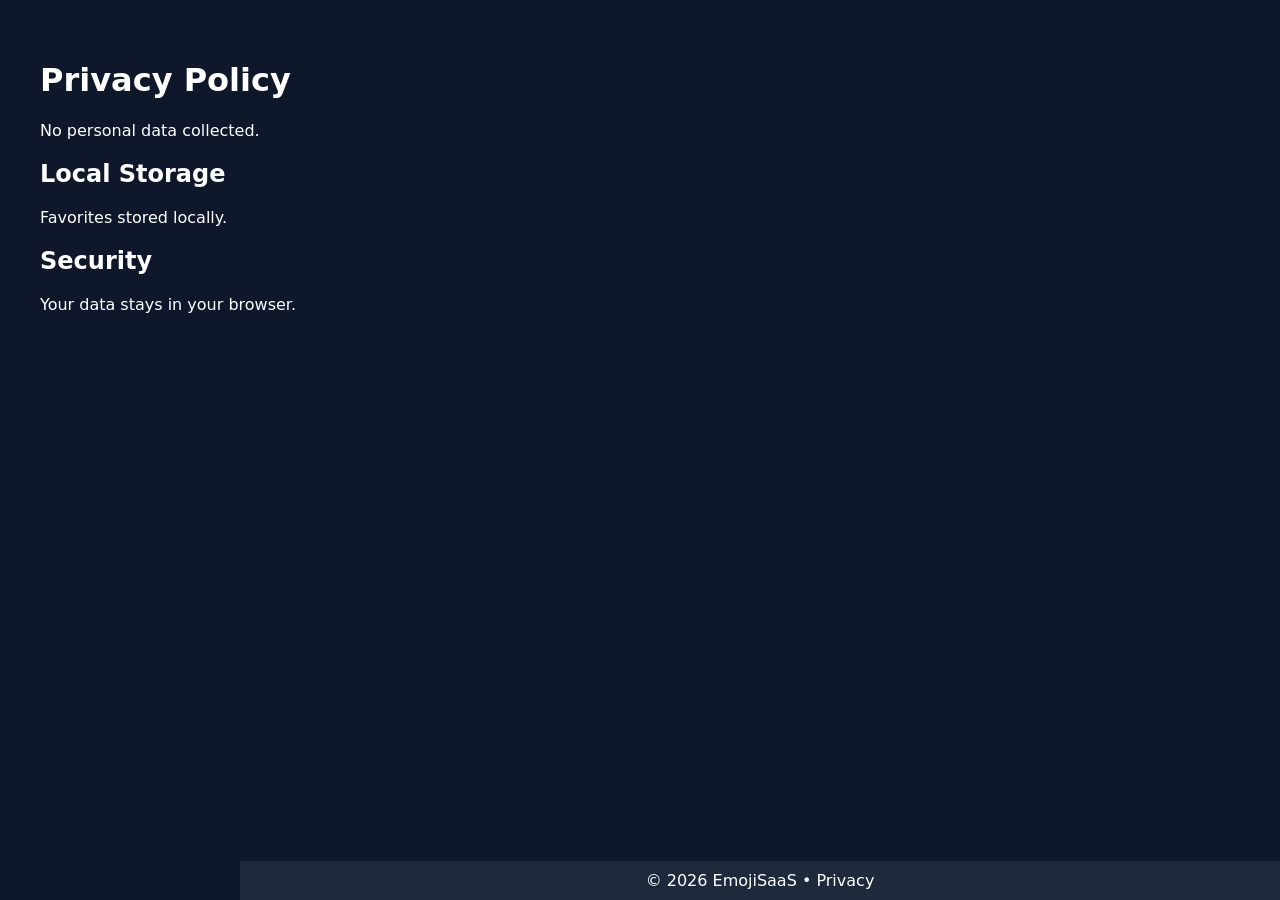
==== privacy.html @ 60774cb2 "Ultra Pro UI upgrade" ====
<!DOCTYPE html>
<html>
<head>
<title>Privacy</title>
<link rel="stylesheet" href="style.css">
</head>
<body>

<main style="margin-left:0;padding:40px;">
<h1>Privacy Policy</h1>

<p>No personal data collected.</p>

<h2>Local Storage</h2>
<p>Favorites stored locally.</p>

<h2>Security</h2>
<p>Your data stays in your browser.</p>

</main>

<footer>
© 2026 EmojiSaaS • Privacy
</footer>

</body>
</html>
---- style.css ----
:root {
  --bg:#0f172a;
  --card:#1e293b;
  --text:#fff;
}

.light {
  --bg:#f1f5f9;
  --card:#fff;
  --text:#000;
}

body {
  margin:0;
  font-family: system-ui;
  background: var(--bg);
  color: var(--text);
  display:flex;
  min-height:100vh;
}

/* SIDEBAR */
.sidebar {
  width:220px;
  background:var(--card);
  padding:20px;
  display:flex;
  flex-direction:column;
  gap:10px;
  position:fixed;
  height:100%;
}

.logo {
  font-size:30px;
}

.sidebar input,
.sidebar select {
  padding:10px;
  border-radius:10px;
  border:none;
}

.tabs button {
  width:100%;
  margin:5px 0;
  padding:10px;
  border:none;
  border-radius:10px;
  cursor:pointer;
}

/* MAIN */
main {
  margin-left:240px;
  flex:1;
  padding:20px;
}

#container {
  display:grid;
  grid-template-columns:repeat(auto-fill,minmax(120px,1fr));
  gap:15px;
}

.card {
  background:var(--card);
  padding:15px;
  text-align:center;
  border-radius:15px;
  cursor:pointer;
}

.card span {
  font-size:28px;
}

footer {
  position:fixed;
  bottom:0;
  left:240px;
  right:0;
  background:var(--card);
  text-align:center;
  padding:10px;
}

/* TOAST */
#toast {
  position:fixed;
  bottom:30px;
  left:50%;
  transform:translateX(-50%);
  background:#22c55e;
  color:#fff;
  padding:10px 20px;
  border-radius:20px;
  opacity:0;
  transition:0.3s;
}

#toast.show {
  opacity:1;
}

/* MOBILE */
@media(max-width:768px){
  .sidebar{
    position:relative;
    width:100%;
    height:auto;
    flex-direction:row;
    flex-wrap:wrap;
  }

  main{
    margin-left:0;
  }

  footer{
    left:0;
  }
}
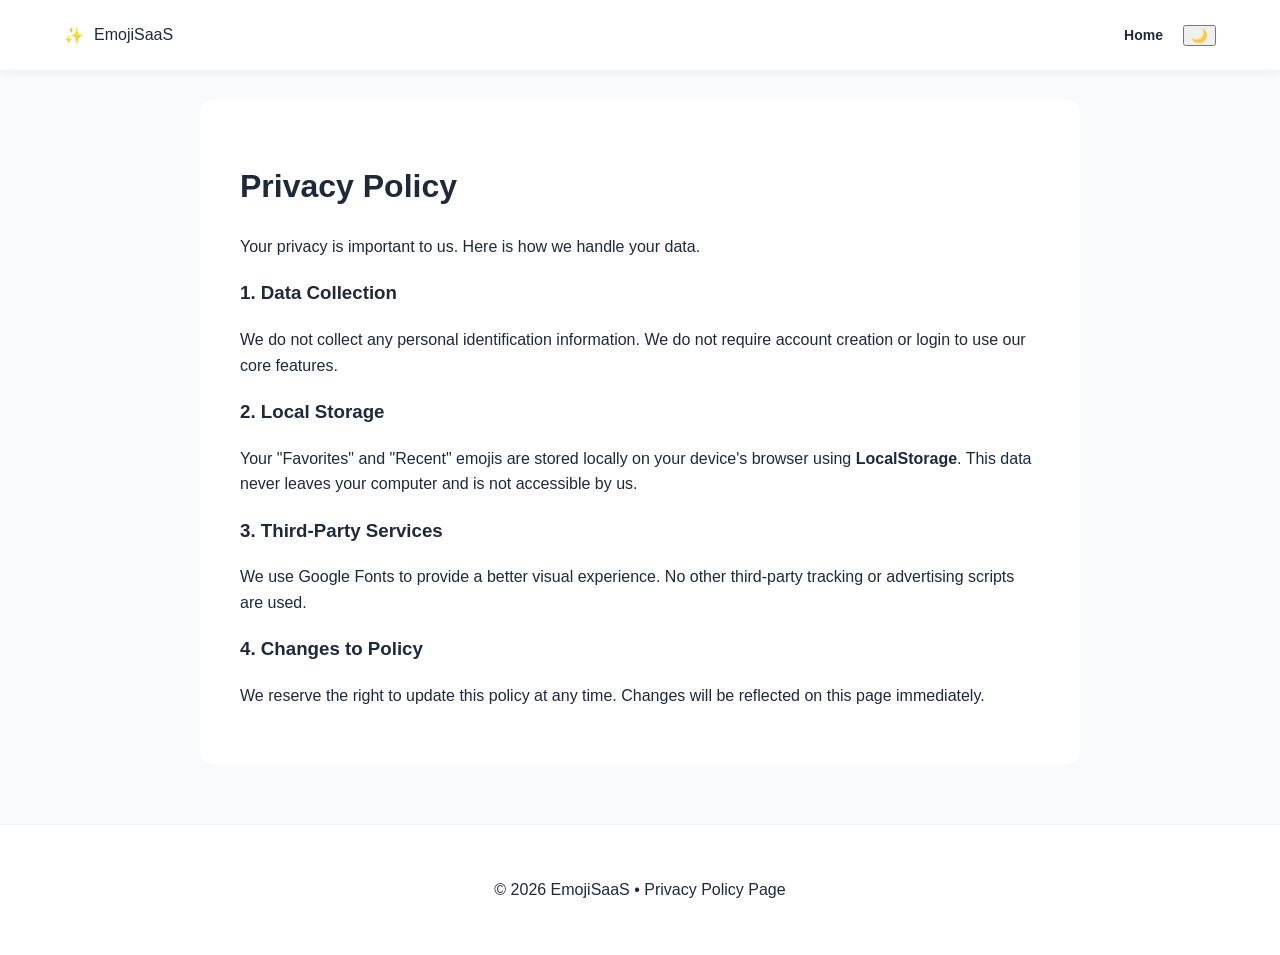
==== commit 43e5a5bd: "Ultra Pro UI upgrade" ====
--- a/privacy.html
+++ b/privacy.html
@@ -1,27 +1,53 @@
 <!DOCTYPE html>
-<html>
+<html lang="en">
 <head>
-<title>Privacy</title>
-<link rel="stylesheet" href="style.css">
+  <meta charset="UTF-8">
+  <meta name="viewport" content="width=device-width, initial-scale=1.0">
+  <title>Privacy Policy - EmojiSaaS</title>
+  <link rel="stylesheet" href="style.css">
 </head>
 <body>
 
-<main style="margin-left:0;padding:40px;">
-<h1>Privacy Policy</h1>
+<nav class="navbar">
+  <div class="nav-left">
+    <a href="index.html" style="text-decoration:none; display:flex; align-items:center; gap:10px; color:inherit;">
+      <span class="logo">✨</span>
+      <span class="title">EmojiSaaS</span>
+    </a>
+  </div>
+  <div class="nav-right">
+    <a href="index.html" class="nav-link">Home</a>
+    <button id="themeToggle">🌙</button>
+  </div>
+</nav>
 
-<p>No personal data collected.</p>
-
-<h2>Local Storage</h2>
-<p>Favorites stored locally.</p>
-
-<h2>Security</h2>
-<p>Your data stays in your browser.</p>
-
-</main>
+<div class="main-wrapper">
+  <div class="static-page">
+    <h1>Privacy Policy</h1>
+    <p>Your privacy is important to us. Here is how we handle your data.</p>
+    
+    <h3>1. Data Collection</h3>
+    <p>We do not collect any personal identification information. We do not require account creation or login to use our core features.</p>
+    
+    <h3>2. Local Storage</h3>
+    <p>Your "Favorites" and "Recent" emojis are stored locally on your device's browser using <strong>LocalStorage</strong>. This data never leaves your computer and is not accessible by us.</p>
+    
+    <h3>3. Third-Party Services</h3>
+    <p>We use Google Fonts to provide a better visual experience. No other third-party tracking or advertising scripts are used.</p>
+    
+    <h3>4. Changes to Policy</h3>
+    <p>We reserve the right to update this policy at any time. Changes will be reflected on this page immediately.</p>
+  </div>
+</div>
 
 <footer>
-© 2026 EmojiSaaS • Privacy
+  <p>© 2026 EmojiSaaS • Privacy Policy Page</p>
 </footer>
 
+<script>
+  document.getElementById("themeToggle").onclick = () => {
+    document.body.classList.toggle("dark");
+  };
+</script>
 </body>
 </html>
--- a/style.css
+++ b/style.css
@@ -1,124 +1,193 @@
 :root {
-  --bg:#0f172a;
-  --card:#1e293b;
-  --text:#fff;
+  --bg: #f8fafc;
+  --card: #ffffff;
+  --text: #1e293b;
+  --primary: #6366f1;
+  --nav-bg: #ffffff;
 }
 
-.light {
-  --bg:#f1f5f9;
-  --card:#fff;
-  --text:#000;
+body.dark {
+  --bg: #0f172a;
+  --card: #1e293b;
+  --text: #f1f5f9;
+  --nav-bg: #1e293b;
 }
 
 body {
-  margin:0;
-  font-family: system-ui;
+  margin: 0;
+  font-family: 'Inter', sans-serif;
   background: var(--bg);
   color: var(--text);
-  display:flex;
-  min-height:100vh;
+  display: flex;
+  flex-direction: column;
+  min-height: 100vh; /* Footer ko nichy rkhne k lye */
 }
 
-/* SIDEBAR */
-.sidebar {
-  width:220px;
-  background:var(--card);
-  padding:20px;
-  display:flex;
-  flex-direction:column;
-  gap:10px;
-  position:fixed;
-  height:100%;
+/* NAVBAR - Horizontal & Responsive */
+.navbar {
+  position: fixed;
+  top: 0;
+  width: 100%;
+  height: 70px;
+  background: var(--nav-bg);
+  display: flex;
+  align-items: center;
+  justify-content: space-between;
+  padding: 0 5%;
+  box-shadow: 0 2px 10px rgba(0,0,0,0.05);
+  z-index: 1000;
+  box-sizing: border-box;
 }
 
-.logo {
-  font-size:30px;
+.nav-left {
+  display: flex;
+  align-items: center;
+  gap: 10px;
+  min-width: fit-content;
 }
 
-.sidebar input,
-.sidebar select {
-  padding:10px;
-  border-radius:10px;
-  border:none;
+.nav-center {
+  display: flex;
+  align-items: center;
+  gap: 15px;
+  flex: 1;
+  justify-content: center;
 }
 
-.tabs button {
-  width:100%;
-  margin:5px 0;
-  padding:10px;
-  border:none;
-  border-radius:10px;
-  cursor:pointer;
+.nav-right {
+  display: flex;
+  align-items: center;
+  gap: 20px;
+  min-width: fit-content;
 }
 
-/* MAIN */
-main {
-  margin-left:240px;
-  flex:1;
-  padding:20px;
+.nav-link {
+  text-decoration: none;
+  color: var(--text);
+  font-weight: 600;
+  font-size: 14px;
 }
 
-#container {
-  display:grid;
-  grid-template-columns:repeat(auto-fill,minmax(120px,1fr));
-  gap:15px;
+input#search {
+  padding: 10px 15px;
+  border-radius: 25px;
+  border: 1px solid #ddd;
+  width: 100%;
+  max-width: 300px;
+  outline: none;
 }
 
-.card {
-  background:var(--card);
-  padding:15px;
-  text-align:center;
-  border-radius:15px;
-  cursor:pointer;
+/* WRAPPER FOR PUSHING FOOTER */
+.main-wrapper {
+  flex: 1;
+  margin-top: 80px;
+  padding: 20px;
 }
 
-.card span {
-  font-size:28px;
+/* STATIC PAGES */
+.static-page {
+  max-width: 800px;
+  margin: 0 auto;
+  line-height: 1.6;
+  background: var(--card);
+  padding: 40px;
+  border-radius: 15px;
 }
 
-footer {
-  position:fixed;
-  bottom:0;
-  left:240px;
-  right:0;
-  background:var(--card);
-  text-align:center;
-  padding:10px;
+/* DROPDOWN */
+.dropdown { position: relative; }
+.dropdown button {
+  padding: 8px 15px;
+  border-radius: 20px;
+  border: none;
+  background: var(--primary);
+  color: white;
+  cursor: pointer;
+}
+.menu {
+  position: absolute;
+  top: 45px;
+  right: 0;
+  background: var(--card);
+  border-radius: 10px;
+  display: none;
+  box-shadow: 0 10px 20px rgba(0,0,0,0.1);
+  width: 150px;
+  z-index: 100;
+}
+.menu div { padding: 10px; cursor: pointer; }
+.menu div:hover { background: var(--primary); color: white; }
+
+/* TABS */
+.tabs {
+  display: flex;
+  justify-content: center;
+  gap: 10px;
+  margin-bottom: 20px;
+}
+.tab {
+  padding: 10px 20px;
+  border-radius: 25px;
+  border: 1px solid #ddd;
+  background: var(--card);
+  color: var(--text);
+  cursor: pointer;
+}
+.tab.active { background: var(--primary); color: white; border-color: var(--primary); }
+
+/* GRID */
+#container {
+  display: grid;
+  grid-template-columns: repeat(auto-fill, minmax(120px, 1fr));
+  gap: 20px;
+  max-width: 1200px;
+  margin: 0 auto;
 }
 
-/* TOAST */
-#toast {
-  position:fixed;
-  bottom:30px;
-  left:50%;
-  transform:translateX(-50%);
-  background:#22c55e;
-  color:#fff;
-  padding:10px 20px;
-  border-radius:20px;
-  opacity:0;
-  transition:0.3s;
+/* CARD */
+.card {
+  background: var(--card);
+  padding: 20px;
+  border-radius: 15px;
+  text-align: center;
+  cursor: pointer;
+  transition: 0.3s;
+  border: 1px solid transparent;
+}
+.card:hover { transform: translateY(-5px); border-color: var(--primary); }
+.card span { font-size: 40px; display: block; margin-bottom: 10px; }
+.card p { font-size: 13px; margin: 0; color: var(--text); opacity: 0.8; }
+
+/* FOOTER - NOT STICKY */
+footer {
+  text-align: center;
+  padding: 40px 20px;
+  background: var(--card);
+  border-top: 1px solid rgba(0,0,0,0.05);
+  margin-top: 40px;
+}
+.footer-links a { color: var(--primary); text-decoration: none; font-size: 13px; }
+
+/* MOBILE RESPONSIVE */
+@media (max-width: 768px) {
+  .navbar { flex-direction: row; height: auto; padding: 15px; flex-wrap: wrap; }
+  .nav-center { order: 3; width: 100%; margin-top: 15px; }
+  .nav-link { display: none; } /* Hide text links on mobile to save space */
+  .main-wrapper { margin-top: 140px; }
+  #container { grid-template-columns: repeat(auto-fill, minmax(100px, 1fr)); }
 }
 
-#toast.show {
-  opacity:1;
+#toast {
+  position: fixed;
+  bottom: 30px;
+  left: 50%;
+  transform: translateX(-50%);
+  background: #333;
+  color: white;
+  padding: 12px 30px;
+  border-radius: 30px;
+  opacity: 0;
+  transition: 0.3s;
+  z-index: 2000;
 }
-
-/* MOBILE */
-@media(max-width:768px){
-  .sidebar{
-    position:relative;
-    width:100%;
-    height:auto;
-    flex-direction:row;
-    flex-wrap:wrap;
-  }
-
-  main{
-    margin-left:0;
-  }
-
-  footer{
-    left:0;
-  }
-}+#toast.show { opacity: 1; }
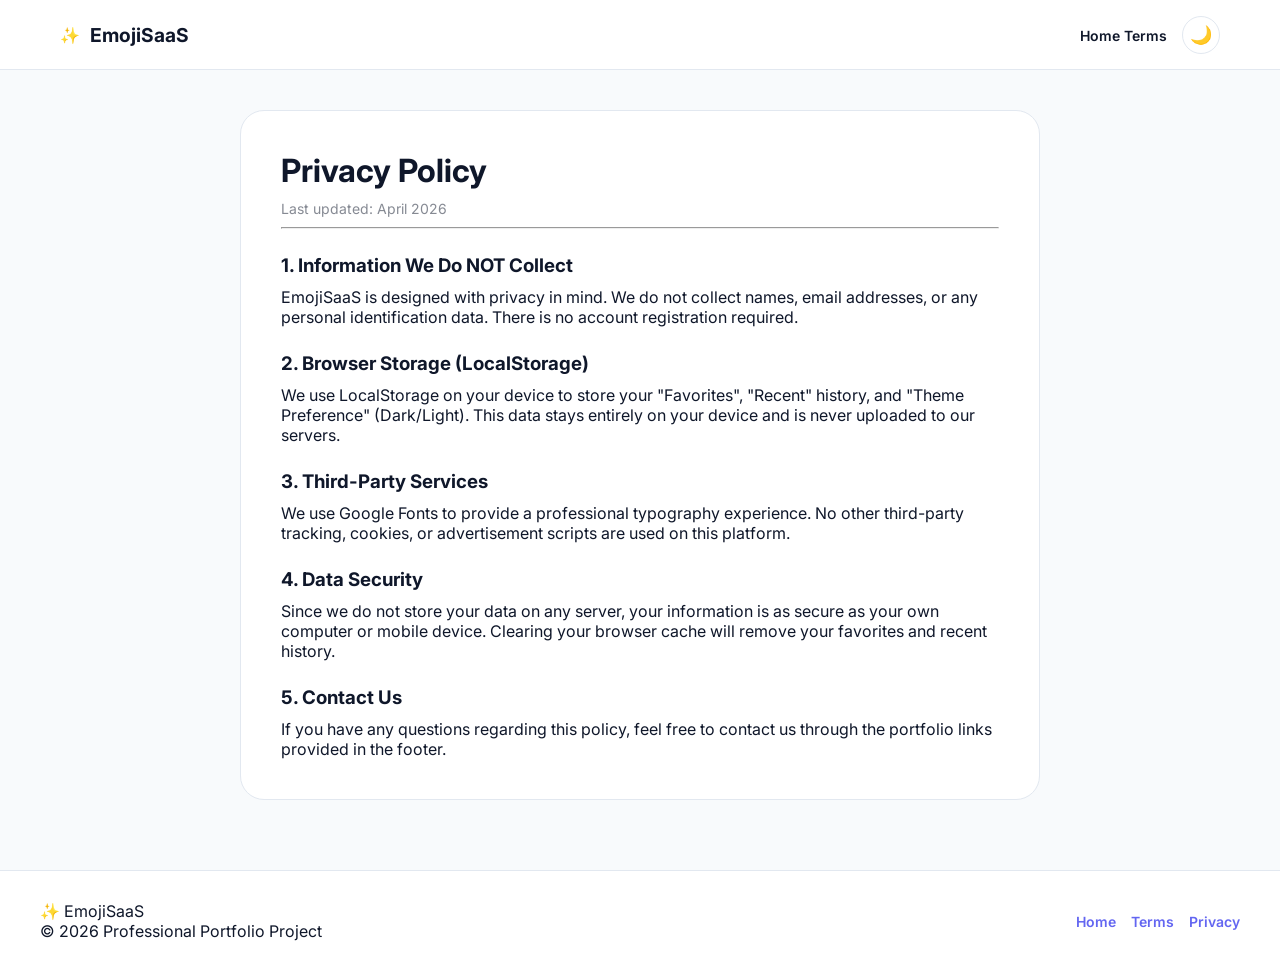
==== commit ff8e5db1: "Ultra Pro UI upgrade" ====
--- a/privacy.html
+++ b/privacy.html
@@ -4,50 +4,67 @@
   <meta charset="UTF-8">
   <meta name="viewport" content="width=device-width, initial-scale=1.0">
   <title>Privacy Policy - EmojiSaaS</title>
+  <link href="https://fonts.googleapis.com/css2?family=Inter:wght@300;400;600;700&display=swap" rel="stylesheet">
   <link rel="stylesheet" href="style.css">
 </head>
 <body>
 
 <nav class="navbar">
-  <div class="nav-left">
-    <a href="index.html" style="text-decoration:none; display:flex; align-items:center; gap:10px; color:inherit;">
-      <span class="logo">✨</span>
-      <span class="title">EmojiSaaS</span>
-    </a>
-  </div>
-  <div class="nav-right">
-    <a href="index.html" class="nav-link">Home</a>
-    <button id="themeToggle">🌙</button>
+  <div class="nav-container">
+    <div class="nav-left">
+      <div class="logo-group" onclick="location.href='index.html'">
+        <span class="logo">✨</span>
+        <span class="title">EmojiSaaS</span>
+      </div>
+    </div>
+    <div class="nav-right">
+      <div class="nav-links-desktop">
+        <a href="index.html" class="nav-link">Home</a>
+        <a href="terms.html" class="nav-link">Terms</a>
+      </div>
+      <button id="themeToggle" class="theme-btn">🌙</button>
+    </div>
   </div>
 </nav>
 
-<div class="main-wrapper">
-  <div class="static-page">
+<div class="content-wrapper">
+  <div class="legal-box">
     <h1>Privacy Policy</h1>
-    <p>Your privacy is important to us. Here is how we handle your data.</p>
-    
-    <h3>1. Data Collection</h3>
-    <p>We do not collect any personal identification information. We do not require account creation or login to use our core features.</p>
-    
-    <h3>2. Local Storage</h3>
-    <p>Your "Favorites" and "Recent" emojis are stored locally on your device's browser using <strong>LocalStorage</strong>. This data never leaves your computer and is not accessible by us.</p>
-    
-    <h3>3. Third-Party Services</h3>
-    <p>We use Google Fonts to provide a better visual experience. No other third-party tracking or advertising scripts are used.</p>
-    
-    <h3>4. Changes to Policy</h3>
-    <p>We reserve the right to update this policy at any time. Changes will be reflected on this page immediately.</p>
+    <p class="subtitle">Last updated: April 2026</p>
+    <hr>
+    <div class="legal-content">
+      <h3>1. Information We Do NOT Collect</h3>
+      <p>EmojiSaaS is designed with privacy in mind. We do not collect names, email addresses, or any personal identification data. There is no account registration required.</p>
+
+      <h3>2. Browser Storage (LocalStorage)</h3>
+      <p>We use LocalStorage on your device to store your "Favorites", "Recent" history, and "Theme Preference" (Dark/Light). This data stays entirely on your device and is never uploaded to our servers.</p>
+
+      <h3>3. Third-Party Services</h3>
+      <p>We use Google Fonts to provide a professional typography experience. No other third-party tracking, cookies, or advertisement scripts are used on this platform.</p>
+
+      <h3>4. Data Security</h3>
+      <p>Since we do not store your data on any server, your information is as secure as your own computer or mobile device. Clearing your browser cache will remove your favorites and recent history.</p>
+
+      <h3>5. Contact Us</h3>
+      <p>If you have any questions regarding this policy, feel free to contact us through the portfolio links provided in the footer.</p>
+    </div>
   </div>
 </div>
 
 <footer>
-  <p>© 2026 EmojiSaaS • Privacy Policy Page</p>
+  <div class="footer-container">
+    <div class="footer-info">
+      <span class="footer-logo">✨ EmojiSaaS</span>
+      <p>© 2026 Professional Portfolio Project</p>
+    </div>
+    <div class="footer-nav">
+      <a href="index.html">Home</a>
+      <a href="terms.html">Terms</a>
+      <a href="privacy.html">Privacy</a>
+    </div>
+  </div>
 </footer>
 
-<script>
-  document.getElementById("themeToggle").onclick = () => {
-    document.body.classList.toggle("dark");
-  };
-</script>
+<script src="script.js"></script>
 </body>
 </html>
--- a/style.css
+++ b/style.css
@@ -1,193 +1,73 @@
 :root {
-  --bg: #f8fafc;
-  --card: #ffffff;
-  --text: #1e293b;
-  --primary: #6366f1;
-  --nav-bg: #ffffff;
+  --bg: #f8fafc; --card: #ffffff; --text: #0f172a;
+  --primary: #6366f1; --border: #e2e8f0; --nav-h: 70px;
+}
+body.dark {
+  --bg: #0b0f1a; --card: #161b2a; --text: #f1f5f9; --border: #2d3748;
 }
 
-body.dark {
-  --bg: #0f172a;
-  --card: #1e293b;
-  --text: #f1f5f9;
-  --nav-bg: #1e293b;
+* { box-sizing: border-box; margin: 0; padding: 0; transition: all 0.2s ease-in-out; }
+body { font-family: 'Inter', sans-serif; background: var(--bg); color: var(--text); min-height: 100vh; display: flex; flex-direction: column; }
+
+/* NAVBAR */
+.navbar {
+  position: fixed; top: 0; width: 100%; height: var(--nav-h);
+  background: var(--card); border-bottom: 1px solid var(--border);
+  z-index: 1000; display: flex; align-items: center;
 }
+.nav-container { width: 100%; max-width: 1200px; margin: 0 auto; display: flex; justify-content: space-between; align-items: center; padding: 0 20px; }
+.logo-group { display: flex; align-items: center; gap: 10px; cursor: pointer; }
+.title { font-weight: 700; font-size: 1.2rem; }
 
-body {
-  margin: 0;
-  font-family: 'Inter', sans-serif;
-  background: var(--bg);
-  color: var(--text);
-  display: flex;
-  flex-direction: column;
-  min-height: 100vh; /* Footer ko nichy rkhne k lye */
-}
+.search-wrapper { display: flex; background: var(--bg); border: 1px solid var(--border); border-radius: 30px; padding: 4px; width: 100%; max-width: 450px; }
+#search { border: none; background: transparent; color: var(--text); padding: 8px 15px; flex: 1; outline: none; }
 
-/* NAVBAR - Horizontal & Responsive */
-.navbar {
-  position: fixed;
-  top: 0;
-  width: 100%;
-  height: 70px;
-  background: var(--nav-bg);
-  display: flex;
-  align-items: center;
-  justify-content: space-between;
-  padding: 0 5%;
-  box-shadow: 0 2px 10px rgba(0,0,0,0.05);
-  z-index: 1000;
-  box-sizing: border-box;
-}
+.nav-right { display: flex; align-items: center; gap: 15px; }
+.nav-link { text-decoration: none; color: var(--text); font-weight: 600; font-size: 14px; }
+.theme-btn { border: 1px solid var(--border); background: var(--card); width: 38px; height: 38px; border-radius: 50%; cursor: pointer; font-size: 18px; }
 
-.nav-left {
-  display: flex;
-  align-items: center;
-  gap: 10px;
-  min-width: fit-content;
-}
+/* LAYOUT */
+.content-wrapper { flex: 1; margin-top: calc(var(--nav-h) + 20px); padding: 20px; }
+.hero-section { text-align: center; margin-bottom: 30px; }
+.tabs-container { display: flex; justify-content: center; gap: 10px; margin-bottom: 30px; }
+.tab { padding: 10px 20px; border-radius: 20px; border: 1px solid var(--border); background: var(--card); color: var(--text); cursor: pointer; font-weight: 600; }
+.tab.active { background: var(--primary); color: white; border-color: var(--primary); }
 
-.nav-center {
-  display: flex;
-  align-items: center;
-  gap: 15px;
-  flex: 1;
-  justify-content: center;
-}
+/* GRID & CARDS */
+.emoji-grid { display: grid; grid-template-columns: repeat(auto-fill, minmax(115px, 1fr)); gap: 15px; max-width: 1100px; margin: 0 auto; }
+.card { background: var(--card); border: 1px solid var(--border); border-radius: 16px; padding: 20px; text-align: center; cursor: pointer; box-shadow: 0 4px 6px -1px rgba(0,0,0,0.05); }
+.card:hover { transform: translateY(-5px); border-color: var(--primary); }
+.card span { font-size: 38px; display: block; margin-bottom: 8px; }
+.card p { font-size: 11px; opacity: 0.7; font-weight: 500; }
 
-.nav-right {
-  display: flex;
-  align-items: center;
-  gap: 20px;
-  min-width: fit-content;
-}
+/* LEGAL BOX */
+.legal-box { max-width: 800px; margin: 0 auto; background: var(--card); padding: 40px; border-radius: 24px; border: 1px solid var(--border); }
+.subtitle { opacity: 0.5; margin: 10px 0; font-size: 14px; }
+.legal-content h3 { margin: 25px 0 10px; }
 
-.nav-link {
-  text-decoration: none;
-  color: var(--text);
-  font-weight: 600;
-  font-size: 14px;
-}
-
-input#search {
-  padding: 10px 15px;
-  border-radius: 25px;
-  border: 1px solid #ddd;
-  width: 100%;
-  max-width: 300px;
-  outline: none;
-}
-
-/* WRAPPER FOR PUSHING FOOTER */
-.main-wrapper {
-  flex: 1;
-  margin-top: 80px;
-  padding: 20px;
-}
-
-/* STATIC PAGES */
-.static-page {
-  max-width: 800px;
-  margin: 0 auto;
-  line-height: 1.6;
-  background: var(--card);
-  padding: 40px;
-  border-radius: 15px;
-}
+/* FOOTER */
+footer { background: var(--card); border-top: 1px solid var(--border); padding: 30px 20px; margin-top: 50px; }
+.footer-container { max-width: 1200px; margin: 0 auto; display: flex; justify-content: space-between; align-items: center; flex-wrap: wrap; gap: 20px; }
+.footer-nav { display: flex; gap: 15px; }
+.footer-nav a { text-decoration: none; color: var(--primary); font-size: 14px; font-weight: 600; }
 
 /* DROPDOWN */
 .dropdown { position: relative; }
-.dropdown button {
-  padding: 8px 15px;
-  border-radius: 20px;
-  border: none;
-  background: var(--primary);
-  color: white;
-  cursor: pointer;
-}
-.menu {
-  position: absolute;
-  top: 45px;
-  right: 0;
-  background: var(--card);
-  border-radius: 10px;
-  display: none;
-  box-shadow: 0 10px 20px rgba(0,0,0,0.1);
-  width: 150px;
-  z-index: 100;
-}
-.menu div { padding: 10px; cursor: pointer; }
+#dropBtn { background: var(--primary); color: white; border: none; padding: 6px 12px; border-radius: 15px; cursor: pointer; font-size: 12px; }
+.menu { position: absolute; top: 40px; right: 0; background: var(--card); border: 1px solid var(--border); border-radius: 12px; display: none; width: 150px; z-index: 10; overflow: hidden; }
+.menu div { padding: 10px 15px; font-size: 13px; cursor: pointer; }
 .menu div:hover { background: var(--primary); color: white; }
 
-/* TABS */
-.tabs {
-  display: flex;
-  justify-content: center;
-  gap: 10px;
-  margin-bottom: 20px;
-}
-.tab {
-  padding: 10px 20px;
-  border-radius: 25px;
-  border: 1px solid #ddd;
-  background: var(--card);
-  color: var(--text);
-  cursor: pointer;
-}
-.tab.active { background: var(--primary); color: white; border-color: var(--primary); }
-
-/* GRID */
-#container {
-  display: grid;
-  grid-template-columns: repeat(auto-fill, minmax(120px, 1fr));
-  gap: 20px;
-  max-width: 1200px;
-  margin: 0 auto;
+/* MOBILE RESPONSIVE */
+@media (max-width: 600px) {
+  .nav-links-desktop { display: none; } /* Hide from navbar on mobile */
+  .nav-container { padding: 0 15px; }
+  .title { font-size: 1rem; }
+  .search-wrapper { max-width: 180px; }
+  #search { padding: 6px 10px; font-size: 12px; }
+  .footer-container { flex-direction: column; text-align: center; }
+  .emoji-grid { grid-template-columns: repeat(auto-fill, minmax(95px, 1fr)); gap: 10px; }
 }
 
-/* CARD */
-.card {
-  background: var(--card);
-  padding: 20px;
-  border-radius: 15px;
-  text-align: center;
-  cursor: pointer;
-  transition: 0.3s;
-  border: 1px solid transparent;
-}
-.card:hover { transform: translateY(-5px); border-color: var(--primary); }
-.card span { font-size: 40px; display: block; margin-bottom: 10px; }
-.card p { font-size: 13px; margin: 0; color: var(--text); opacity: 0.8; }
-
-/* FOOTER - NOT STICKY */
-footer {
-  text-align: center;
-  padding: 40px 20px;
-  background: var(--card);
-  border-top: 1px solid rgba(0,0,0,0.05);
-  margin-top: 40px;
-}
-.footer-links a { color: var(--primary); text-decoration: none; font-size: 13px; }
-
-/* MOBILE RESPONSIVE */
-@media (max-width: 768px) {
-  .navbar { flex-direction: row; height: auto; padding: 15px; flex-wrap: wrap; }
-  .nav-center { order: 3; width: 100%; margin-top: 15px; }
-  .nav-link { display: none; } /* Hide text links on mobile to save space */
-  .main-wrapper { margin-top: 140px; }
-  #container { grid-template-columns: repeat(auto-fill, minmax(100px, 1fr)); }
-}
-
-#toast {
-  position: fixed;
-  bottom: 30px;
-  left: 50%;
-  transform: translateX(-50%);
-  background: #333;
-  color: white;
-  padding: 12px 30px;
-  border-radius: 30px;
-  opacity: 0;
-  transition: 0.3s;
-  z-index: 2000;
-}
-#toast.show { opacity: 1; }+#toast { position: fixed; bottom: 30px; left: 50%; transform: translateX(-50%); background: #1e293b; color: white; padding: 12px 25px; border-radius: 30px; opacity: 0; visibility: hidden; z-index: 2000; }
+#toast.show { opacity: 1; visibility: visible; }
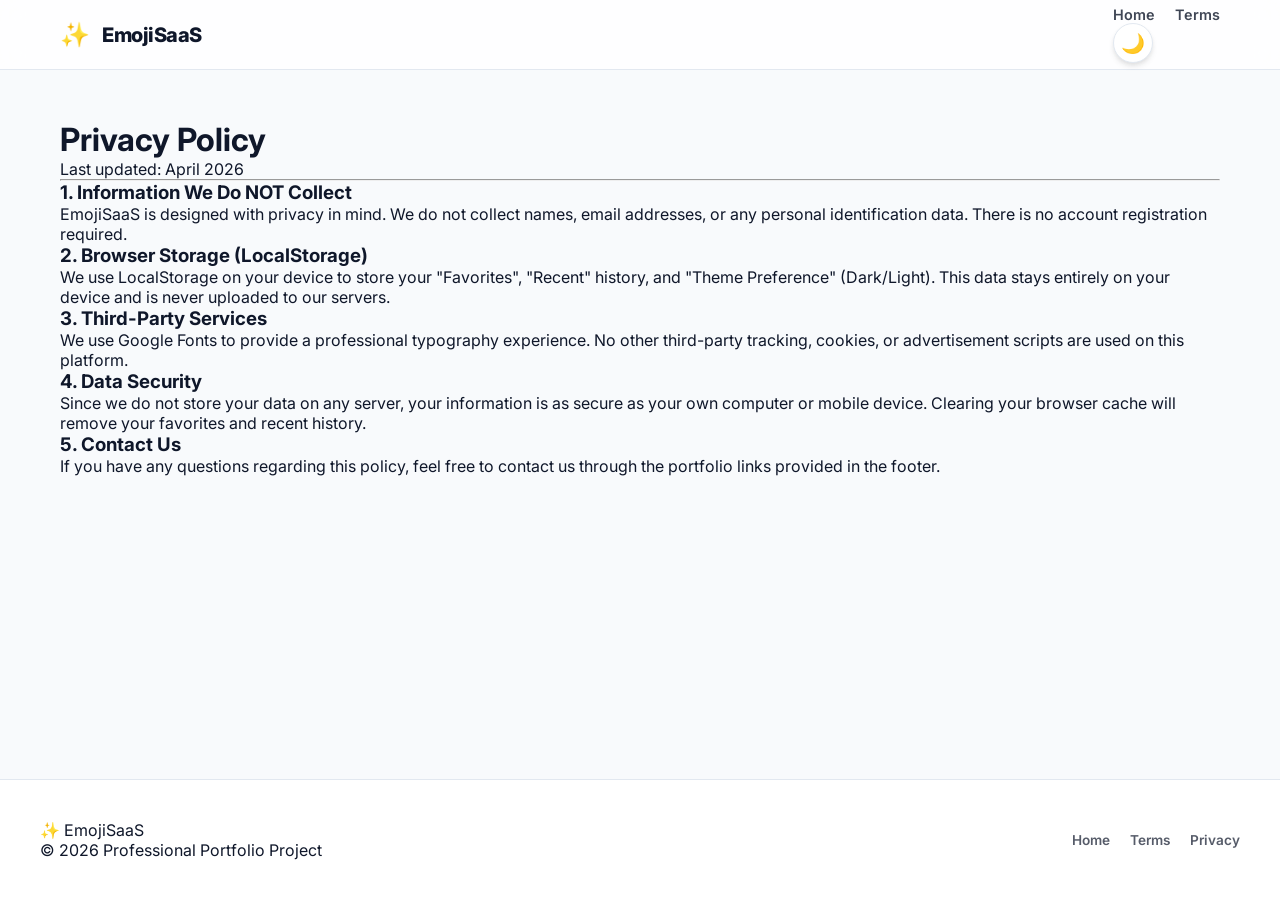
==== commit aed00b8b: "Ultra Pro UI upgrade" ====
--- a/privacy.html
+++ b/privacy.html
@@ -1,3 +1,4 @@
+
 <!DOCTYPE html>
 <html lang="en">
 <head>
@@ -67,4 +68,4 @@
 
 <script src="script.js"></script>
 </body>
-</html>+</html>
--- a/style.css
+++ b/style.css
@@ -1,73 +1,296 @@
+
 :root {
-  --bg: #f8fafc; --card: #ffffff; --text: #0f172a;
-  --primary: #6366f1; --border: #e2e8f0; --nav-h: 70px;
-}
+  --bg: #f8fafc;
+  --card: #ffffff;
+  --text: #0f172a;
+  --primary: #6366f1;
+  --primary-hover: #4f46e5;
+  --border: #e2e8f0;
+  --nav-bg: rgba(255, 255, 255, 0.8);
+  --shadow: 0 4px 6px -1px rgba(0, 0, 0, 0.1), 0 2px 4px -1px rgba(0, 0, 0, 0.06);
+  --nav-h: 70px;
+}
+
 body.dark {
-  --bg: #0b0f1a; --card: #161b2a; --text: #f1f5f9; --border: #2d3748;
-}
-
-* { box-sizing: border-box; margin: 0; padding: 0; transition: all 0.2s ease-in-out; }
-body { font-family: 'Inter', sans-serif; background: var(--bg); color: var(--text); min-height: 100vh; display: flex; flex-direction: column; }
-
-/* NAVBAR */
+  --bg: #0b0f1a;
+  --card: #161b2a;
+  --text: #f1f5f9;
+  --border: #2d3748;
+  --nav-bg: rgba(22, 27, 42, 0.8);
+  --shadow: 0 10px 15px -3px rgba(0, 0, 0, 0.3);
+}
+
+/* Fast Load & Smooth Transitions */
+* {
+  box-sizing: border-box;
+  margin: 0;
+  padding: 0;
+  transition: background-color 0.2s ease, border-color 0.2s ease, transform 0.2s ease;
+}
+
+body {
+  font-family: 'Inter', sans-serif;
+  background-color: var(--bg);
+  color: var(--text);
+  min-height: 100vh;
+  display: flex;
+  flex-direction: column;
+  overflow-x: hidden;
+}
+
+/* IMPROVED NAVBAR - Sticky with Backdrop Blur */
 .navbar {
-  position: fixed; top: 0; width: 100%; height: var(--nav-h);
-  background: var(--card); border-bottom: 1px solid var(--border);
-  z-index: 1000; display: flex; align-items: center;
-}
-.nav-container { width: 100%; max-width: 1200px; margin: 0 auto; display: flex; justify-content: space-between; align-items: center; padding: 0 20px; }
-.logo-group { display: flex; align-items: center; gap: 10px; cursor: pointer; }
-.title { font-weight: 700; font-size: 1.2rem; }
-
-.search-wrapper { display: flex; background: var(--bg); border: 1px solid var(--border); border-radius: 30px; padding: 4px; width: 100%; max-width: 450px; }
-#search { border: none; background: transparent; color: var(--text); padding: 8px 15px; flex: 1; outline: none; }
-
-.nav-right { display: flex; align-items: center; gap: 15px; }
-.nav-link { text-decoration: none; color: var(--text); font-weight: 600; font-size: 14px; }
-.theme-btn { border: 1px solid var(--border); background: var(--card); width: 38px; height: 38px; border-radius: 50%; cursor: pointer; font-size: 18px; }
-
-/* LAYOUT */
-.content-wrapper { flex: 1; margin-top: calc(var(--nav-h) + 20px); padding: 20px; }
-.hero-section { text-align: center; margin-bottom: 30px; }
-.tabs-container { display: flex; justify-content: center; gap: 10px; margin-bottom: 30px; }
-.tab { padding: 10px 20px; border-radius: 20px; border: 1px solid var(--border); background: var(--card); color: var(--text); cursor: pointer; font-weight: 600; }
-.tab.active { background: var(--primary); color: white; border-color: var(--primary); }
-
-/* GRID & CARDS */
-.emoji-grid { display: grid; grid-template-columns: repeat(auto-fill, minmax(115px, 1fr)); gap: 15px; max-width: 1100px; margin: 0 auto; }
-.card { background: var(--card); border: 1px solid var(--border); border-radius: 16px; padding: 20px; text-align: center; cursor: pointer; box-shadow: 0 4px 6px -1px rgba(0,0,0,0.05); }
-.card:hover { transform: translateY(-5px); border-color: var(--primary); }
-.card span { font-size: 38px; display: block; margin-bottom: 8px; }
-.card p { font-size: 11px; opacity: 0.7; font-weight: 500; }
-
-/* LEGAL BOX */
-.legal-box { max-width: 800px; margin: 0 auto; background: var(--card); padding: 40px; border-radius: 24px; border: 1px solid var(--border); }
-.subtitle { opacity: 0.5; margin: 10px 0; font-size: 14px; }
-.legal-content h3 { margin: 25px 0 10px; }
+  position: fixed;
+  top: 0;
+  width: 100%;
+  height: var(--nav-h);
+  background-color: var(--nav-bg);
+  backdrop-filter: blur(12px);
+  -webkit-backdrop-filter: blur(12px);
+  border-bottom: 1px solid var(--border);
+  z-index: 1000;
+  display: flex;
+  align-items: center;
+}
+
+.nav-container {
+  width: 100%;
+  max-width: 1200px;
+  margin: 0 auto;
+  display: flex;
+  justify-content: space-between;
+  align-items: center;
+  padding: 0 20px;
+}
+
+.logo-group {
+  display: flex;
+  align-items: center;
+  gap: 12px;
+  cursor: pointer;
+  user-select: none;
+}
+
+.logo { font-size: 1.5rem; }
+.title { font-weight: 800; font-size: 1.25rem; letter-spacing: -0.5px; }
+
+/* Desktop Links */
+.nav-links-desktop {
+  display: flex;
+  gap: 20px;
+  align-items: center;
+}
+
+.nav-link {
+  text-decoration: none;
+  color: var(--text);
+  font-weight: 600;
+  font-size: 0.9rem;
+  opacity: 0.8;
+}
+
+.nav-link:hover { opacity: 1; color: var(--primary); }
+
+/* Improved Search Wrapper */
+.nav-center {
+  flex: 1;
+  display: flex;
+  justify-content: center;
+  max-width: 500px;
+  margin: 0 20px;
+}
+
+.search-wrapper {
+  display: flex;
+  width: 100%;
+  background: var(--card);
+  border: 1px solid var(--border);
+  border-radius: 50px;
+  padding: 4px;
+  box-shadow: inset 0 2px 4px rgba(0,0,0,0.02);
+}
+
+#search {
+  border: none;
+  background: transparent;
+  color: var(--text);
+  padding: 8px 16px;
+  flex: 1;
+  outline: none;
+  font-size: 0.9rem;
+}
+
+.theme-btn {
+  border: 1px solid var(--border);
+  background: var(--card);
+  width: 40px;
+  height: 40px;
+  border-radius: 50%;
+  cursor: pointer;
+  display: flex;
+  align-items: center;
+  justify-content: center;
+  font-size: 1.2rem;
+  box-shadow: var(--shadow);
+}
+
+.theme-btn:hover {
+  transform: scale(1.1);
+  border-color: var(--primary);
+}
+
+/* CONTENT WRAPPER */
+.content-wrapper {
+  flex: 1;
+  margin-top: calc(var(--nav-h) + 30px);
+  padding: 20px;
+  width: 100%;
+  max-width: 1200px;
+  margin-left: auto;
+  margin-right: auto;
+}
+
+/* EMOJI GRID */
+.emoji-grid {
+  display: grid;
+  grid-template-columns: repeat(auto-fill, minmax(120px, 1fr));
+  gap: 20px;
+  animation: fadeIn 0.4s ease-out;
+}
+
+.card {
+  background: var(--card);
+  border: 1px solid var(--border);
+  border-radius: 20px;
+  padding: 25px;
+  text-align: center;
+  cursor: pointer;
+  box-shadow: var(--shadow);
+  position: relative;
+  overflow: hidden;
+}
+
+.card:hover {
+  transform: translateY(-5px);
+  border-color: var(--primary);
+  box-shadow: 0 20px 25px -5px rgba(0, 0, 0, 0.1);
+}
+
+.card span {
+  font-size: 42px;
+  display: block;
+  margin-bottom: 10px;
+}
+
+.card p {
+  font-size: 0.75rem;
+  font-weight: 600;
+  text-transform: capitalize;
+  opacity: 0.7;
+}
+
+/* TABS */
+.tabs-container {
+  display: flex;
+  justify-content: center;
+  gap: 12px;
+  margin-bottom: 40px;
+}
+
+.tab {
+  padding: 12px 24px;
+  border-radius: 30px;
+  border: 1px solid var(--border);
+  background: var(--card);
+  color: var(--text);
+  cursor: pointer;
+  font-weight: 700;
+  font-size: 0.9rem;
+}
+
+.tab.active {
+  background: var(--primary);
+  color: white;
+  border-color: var(--primary);
+  box-shadow: 0 4px 14px rgba(99, 102, 241, 0.4);
+}
 
 /* FOOTER */
-footer { background: var(--card); border-top: 1px solid var(--border); padding: 30px 20px; margin-top: 50px; }
-.footer-container { max-width: 1200px; margin: 0 auto; display: flex; justify-content: space-between; align-items: center; flex-wrap: wrap; gap: 20px; }
-.footer-nav { display: flex; gap: 15px; }
-.footer-nav a { text-decoration: none; color: var(--primary); font-size: 14px; font-weight: 600; }
-
-/* DROPDOWN */
-.dropdown { position: relative; }
-#dropBtn { background: var(--primary); color: white; border: none; padding: 6px 12px; border-radius: 15px; cursor: pointer; font-size: 12px; }
-.menu { position: absolute; top: 40px; right: 0; background: var(--card); border: 1px solid var(--border); border-radius: 12px; display: none; width: 150px; z-index: 10; overflow: hidden; }
-.menu div { padding: 10px 15px; font-size: 13px; cursor: pointer; }
-.menu div:hover { background: var(--primary); color: white; }
-
-/* MOBILE RESPONSIVE */
-@media (max-width: 600px) {
-  .nav-links-desktop { display: none; } /* Hide from navbar on mobile */
+footer {
+  background: var(--card);
+  border-top: 1px solid var(--border);
+  padding: 40px 20px;
+  margin-top: auto;
+}
+
+.footer-container {
+  max-width: 1200px;
+  margin: 0 auto;
+  display: flex;
+  justify-content: space-between;
+  align-items: center;
+}
+
+.footer-nav {
+  display: flex;
+  gap: 20px;
+}
+
+.footer-nav a {
+  text-decoration: none;
+  color: var(--text);
+  font-size: 0.85rem;
+  font-weight: 600;
+  opacity: 0.7;
+}
+
+.footer-nav a:hover { opacity: 1; color: var(--primary); }
+
+/* MOBILE RESPONSIVE FIXES */
+@media (max-width: 768px) {
+  .nav-links-desktop { display: none; } /* Mobile par footer mein dikhen ge */
+  
   .nav-container { padding: 0 15px; }
+  
+  .nav-center {
+    margin: 0 10px;
+    max-width: none;
+  }
+
   .title { font-size: 1rem; }
-  .search-wrapper { max-width: 180px; }
-  #search { padding: 6px 10px; font-size: 12px; }
-  .footer-container { flex-direction: column; text-align: center; }
-  .emoji-grid { grid-template-columns: repeat(auto-fill, minmax(95px, 1fr)); gap: 10px; }
-}
-
-#toast { position: fixed; bottom: 30px; left: 50%; transform: translateX(-50%); background: #1e293b; color: white; padding: 12px 25px; border-radius: 30px; opacity: 0; visibility: hidden; z-index: 2000; }
-#toast.show { opacity: 1; visibility: visible; }+  
+  .footer-container {
+    flex-direction: column;
+    gap: 20px;
+    text-align: center;
+  }
+
+  .emoji-grid {
+    grid-template-columns: repeat(auto-fill, minmax(100px, 1fr));
+    gap: 15px;
+  }
+}
+
+@keyframes fadeIn {
+  from { opacity: 0; transform: translateY(10px); }
+  to { opacity: 1; transform: translateY(0); }
+}
+
+#toast {
+  position: fixed;
+  bottom: 30px;
+  left: 50%;
+  transform: translateX(-50%);
+  background: #1e293b;
+  color: white;
+  padding: 12px 28px;
+  border-radius: 50px;
+  font-weight: 600;
+  opacity: 0;
+  visibility: hidden;
+  z-index: 9999;
+  box-shadow: 0 10px 15px -3px rgba(0,0,0,0.2);
+}
+
+#toast.show { opacity: 1; visibility: visible; bottom: 50px; }
+
